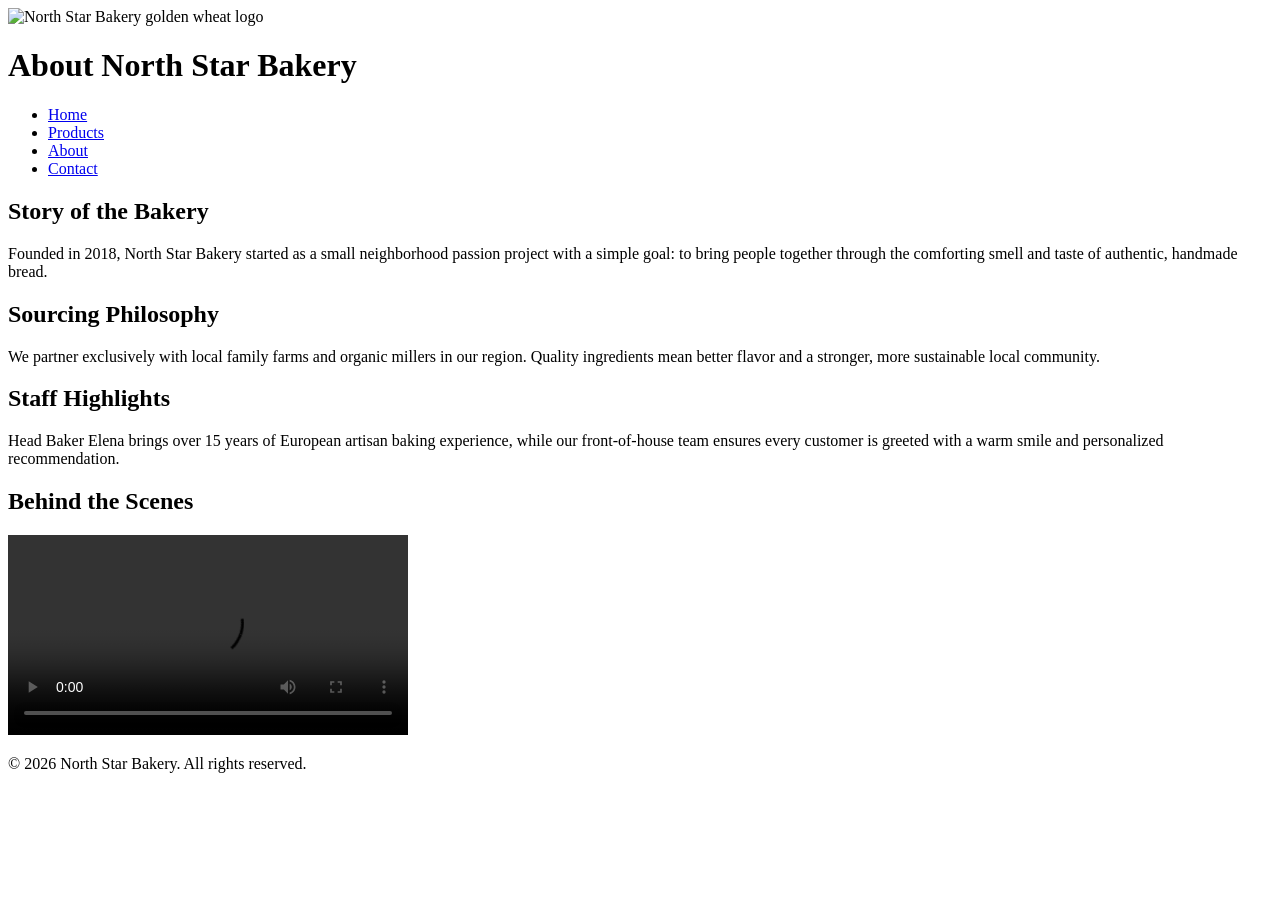
==== about.html @ ac5d5757 "Add files via upload" ====
<!DOCTYPE html>
<html lang="en">
<head>
    <meta charset="UTF-8">
    <title>About Us - North Star Bakery</title>
</head>
<body>
    <header>
        <img src="images/bakery-logo.png" alt="North Star Bakery golden wheat logo">
        <h1>About North Star Bakery</h1>
        <nav>
            <ul>
                <li><a href="index.html">Home</a></li>
                <li><a href="products.html">Products</a></li>
                <li><a href="about.html">About</a></li>
                <li><a href="contact.html">Contact</a></li>
            </ul>
        </nav>
    </header>

    <main>
        <section>
            <h2>Story of the Bakery</h2>
            <p>Founded in 2018, North Star Bakery started as a small neighborhood passion project with a simple goal: to bring people together through the comforting smell and taste of authentic, handmade bread.</p>
        </section>

        <section>
            <h2>Sourcing Philosophy</h2>
            <p>We partner exclusively with local family farms and organic millers in our region. Quality ingredients mean better flavor and a stronger, more sustainable local community.</p>
        </section>

        <section>
            <h2>Staff Highlights</h2>
            <p>Head Baker Elena brings over 15 years of European artisan baking experience, while our front-of-house team ensures every customer is greeted with a warm smile and personalized recommendation.</p>
        </section>

        <section>
            <h2>Behind the Scenes</h2>
            <video controls width="400">
                <source src="images/bakery-behind-scenes.mp4" type="video/mp4">
                Your browser does not support the video element. <a href="images/bakery-behind-scenes.mp4">Download the behind-scenes video</a>
            </video>
        </section>
    </main>

    <footer>
        <p>&copy; 2026 North Star Bakery. All rights reserved.</p>
    </footer>
</body>
</html>
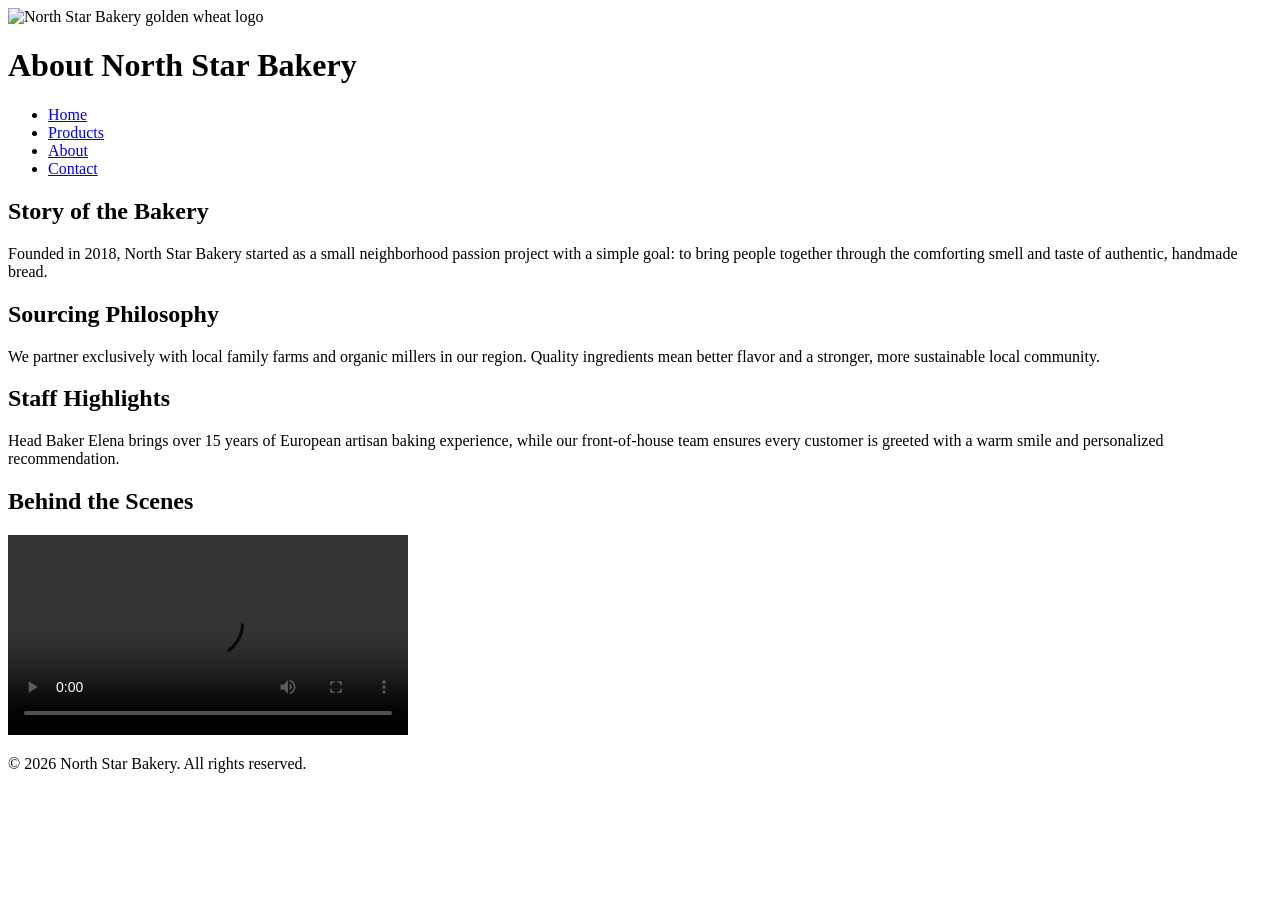
==== commit 6fd748f0: "about.html" ====
--- a/about.html
+++ b/about.html
@@ -6,7 +6,7 @@
 </head>
 <body>
     <header>
-        <img src="images/bakery-logo.png" alt="North Star Bakery golden wheat logo">
+        <img src="images/bakery-logo_c" alt="North Star Bakery golden wheat logo">
         <h1>About North Star Bakery</h1>
         <nav>
             <ul>
@@ -47,4 +47,4 @@
         <p>&copy; 2026 North Star Bakery. All rights reserved.</p>
     </footer>
 </body>
-</html>+</html>
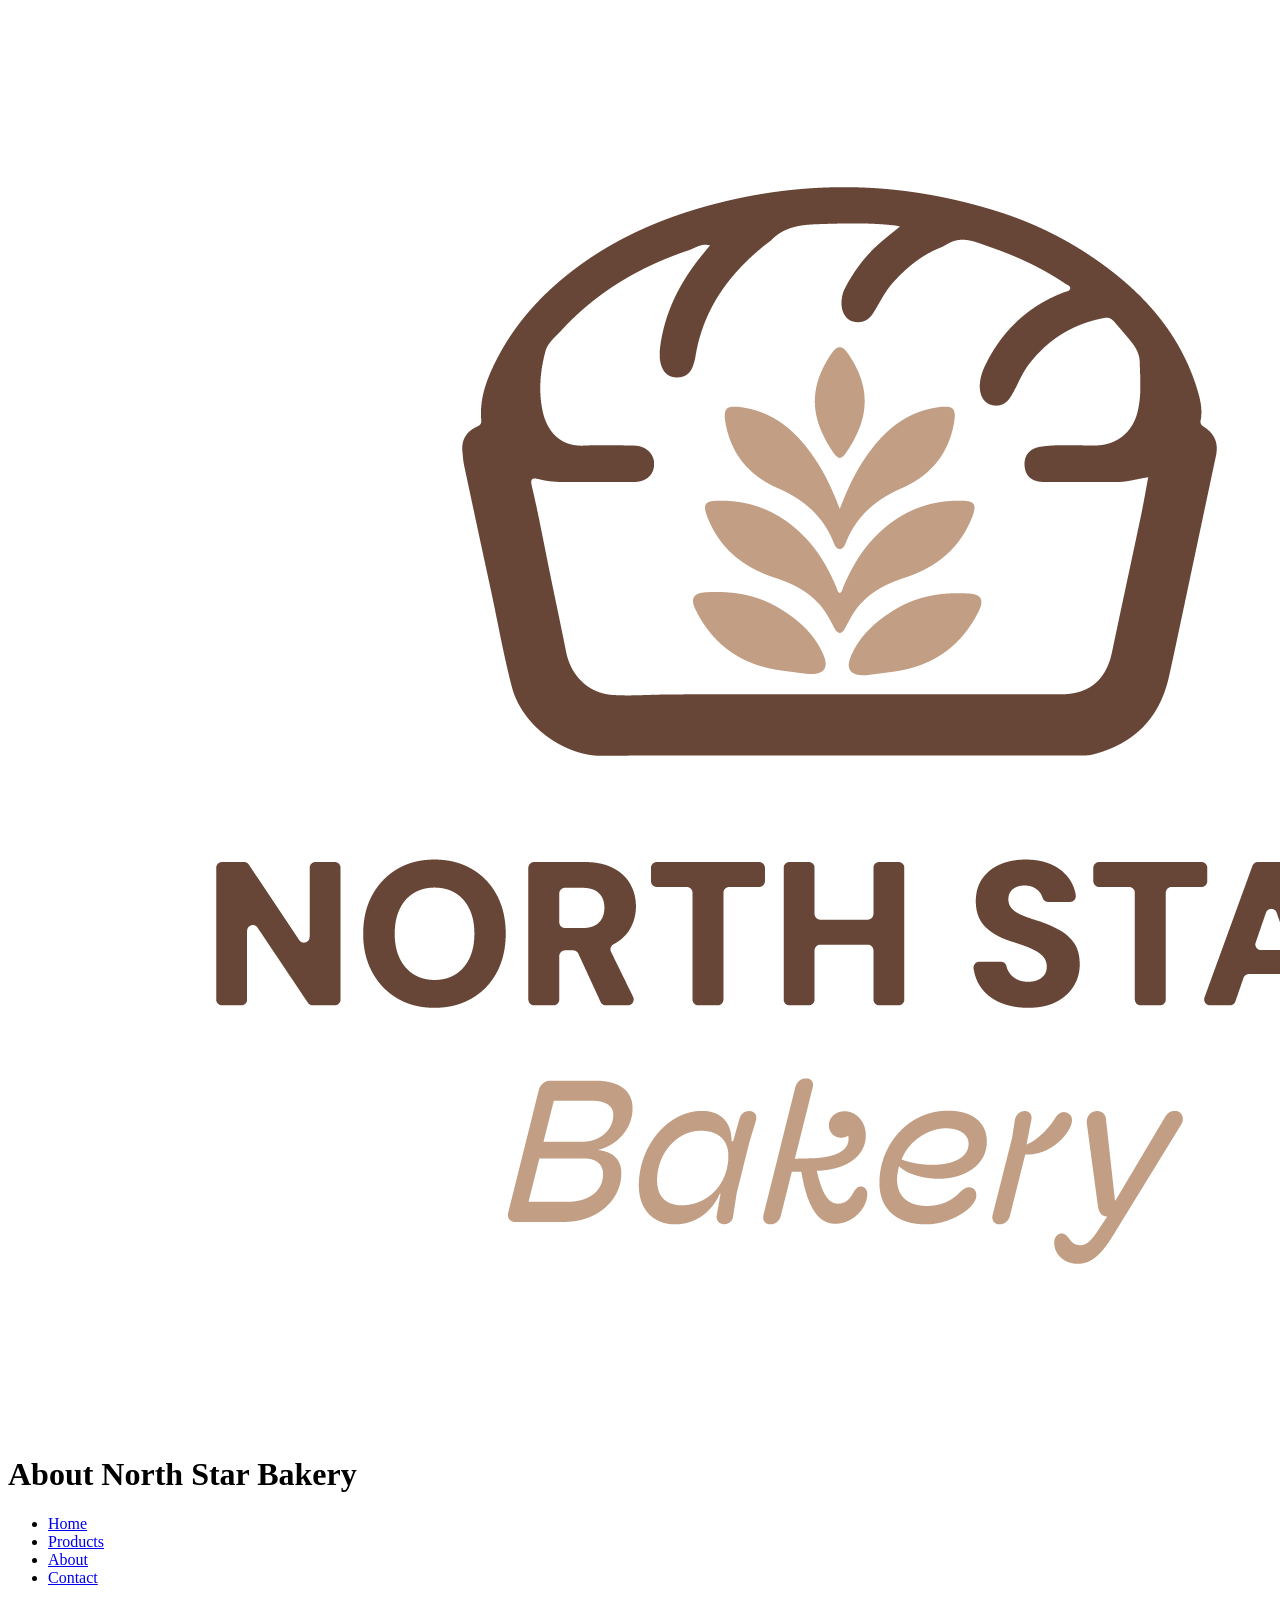
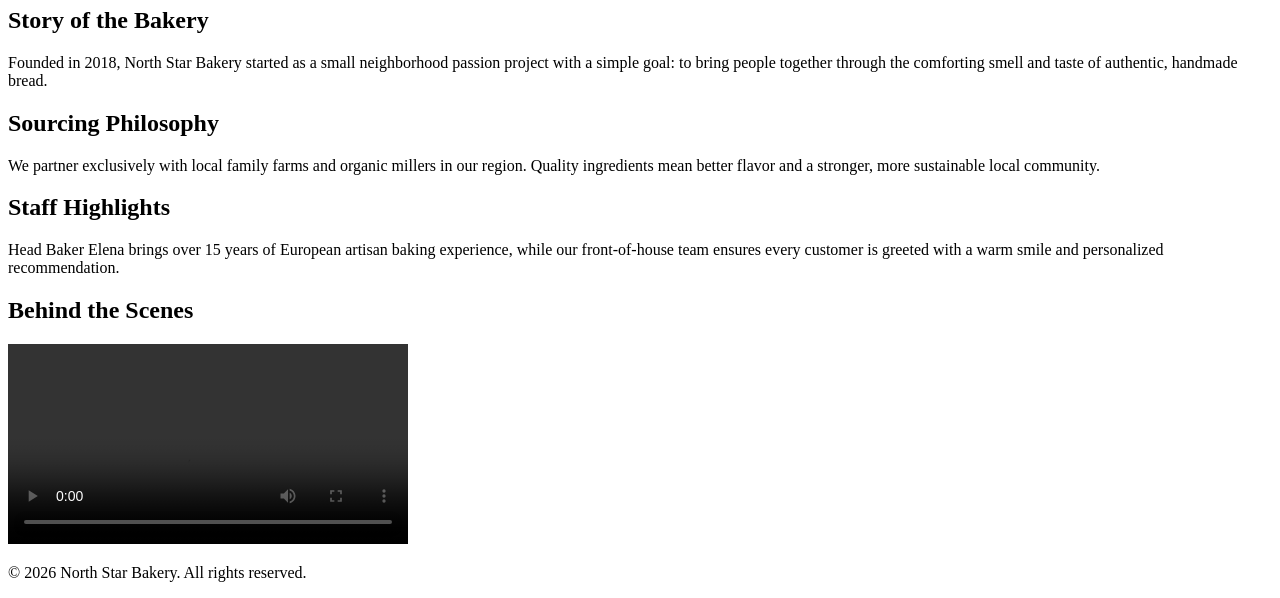
==== commit 36e70708: "about.html" ====
--- a/about.html
+++ b/about.html
@@ -6,7 +6,7 @@
 </head>
 <body>
     <header>
-        <img src="images/bakery-logo_c" alt="North Star Bakery golden wheat logo">
+        <img src="images/bakery-logo_c.png" alt="North Star Bakery golden wheat logo">
         <h1>About North Star Bakery</h1>
         <nav>
             <ul>
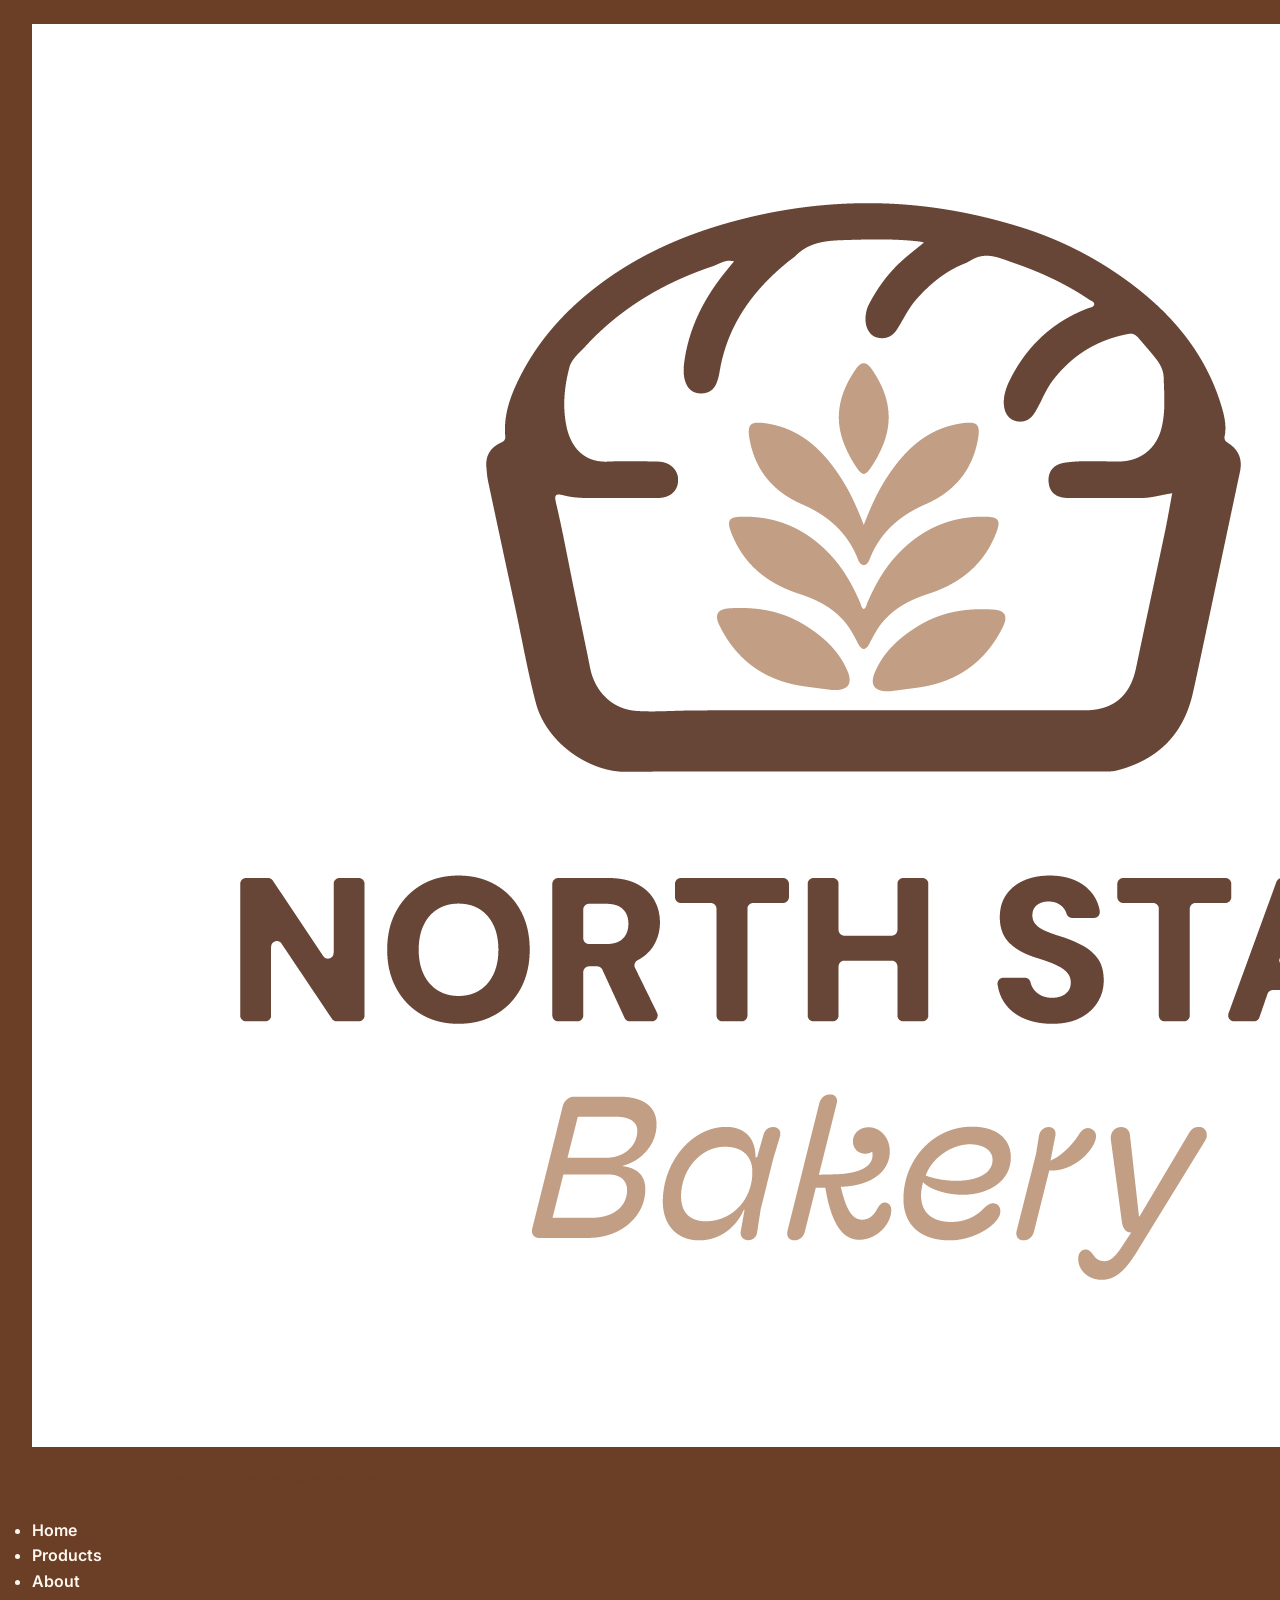
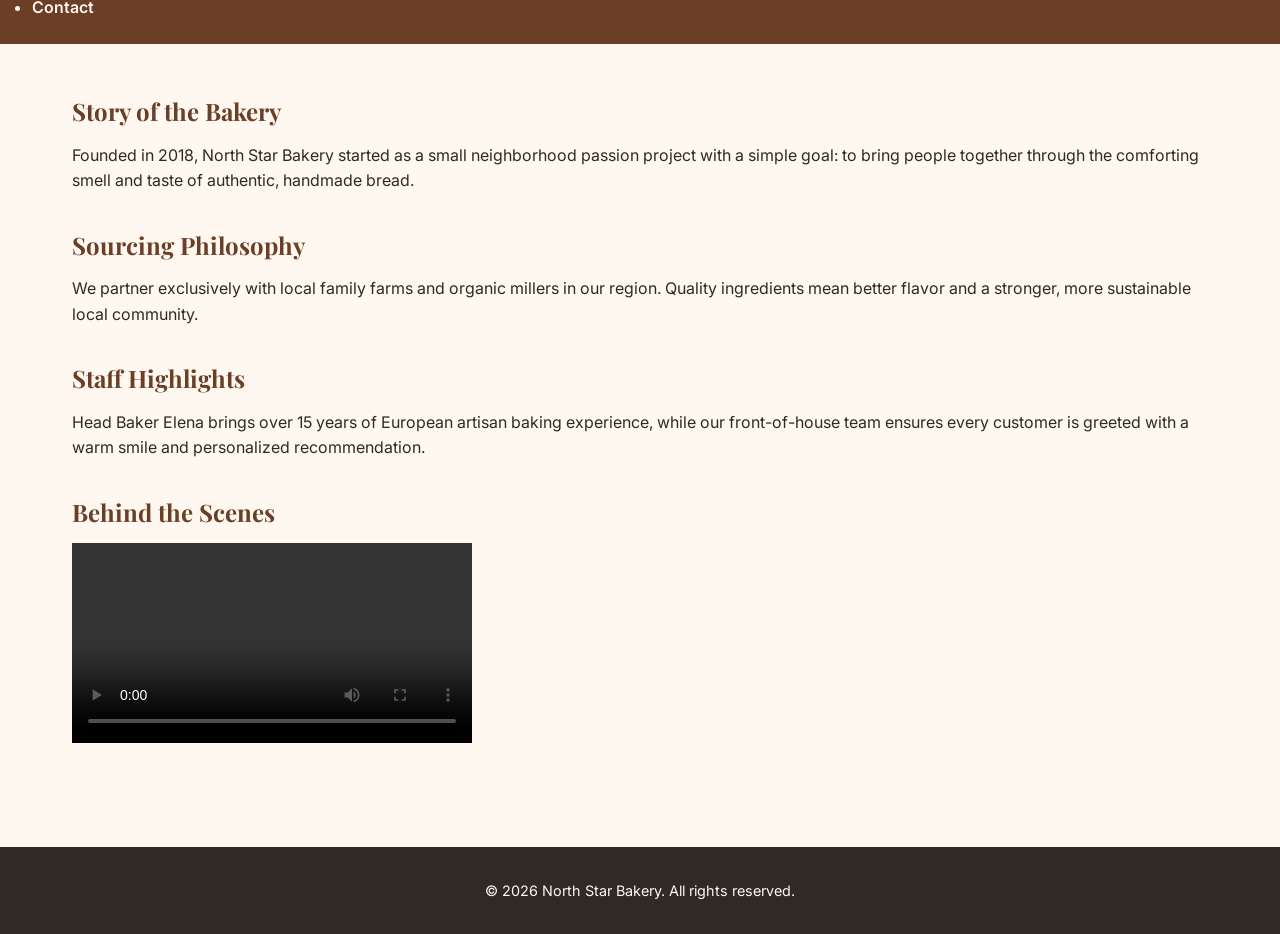
==== commit 3b8cc93a: "Update about.html with responsive design and fonts Added viewport meta tag and Google Fonts links." ====
--- a/about.html
+++ b/about.html
@@ -1,8 +1,16 @@
 <!DOCTYPE html>
 <html lang="en">
 <head>
-    <meta charset="UTF-8">
-    <title>About Us - North Star Bakery</title>
+  <meta charset="UTF-8">
+  <meta name="viewport" content="width=device-width, initial-scale=1.0">
+  <title>North Star Bakery</title>
+  <!-- Google Fonts for Playfair Display and Inter -->
+  <link rel="preconnect" href="https://fonts.googleapis.com">
+  <link rel="preconnect" href="https://fonts.gstatic.com" crossorigin>
+  <link href="https://fonts.googleapis.com/css2?family=Inter:wght@400;600&family=Playfair+Display:wght@600;700&display=swap" rel="stylesheet">
+  
+  <!-- External CSS Link -->
+  <link rel="stylesheet" href="style.css">
 </head>
 <body>
     <header>
--- a/style.css
+++ b/style.css
@@ -0,0 +1,140 @@
+/* ==========================================
+   1. DESIGN SYSTEM & VARIABLES (2-4 Colors, Max 2 Fonts)
+   ================================---------- */
+:root {
+  --color-cream: #FFF8F0;
+  --color-brown: #6B3E26;
+  --color-peach: #D88C5A;
+  --color-charcoal: #2F2A26;
+  
+  --font-heading: 'Playfair Display', Georgia, serif;
+  --font-body: 'Inter', system-ui, -apple-system, sans-serif;
+}
+
+/* Base Reset & Global Styles */
+* {
+  box-sizing: border-box;
+  margin: 0;
+  padding: 0;
+}
+
+body {
+  background-color: var(--color-cream);
+  color: var(--color-charcoal);
+  font-family: var(--font-body);
+  line-height: 1.6;
+}
+
+/* ==========================================
+   2. REPEATED ELEMENTS: NAVIGATION & HEADINGS
+   ================================---------- */
+header {
+  background-color: var(--color-brown);
+  color: var(--color-cream);
+  padding: 1.5rem 2rem;
+}
+
+nav {
+  display: flex;
+  flex-direction: column;
+  align-items: center;
+  gap: 1rem;
+}
+
+nav a {
+  color: var(--color-cream);
+  text-decoration: none;
+  font-weight: 600;
+  transition: color 0.2s ease;
+}
+
+nav a:hover,
+nav a.active {
+  color: var(--color-peach);
+}
+
+h1, h2, h3 {
+  font-family: var(--font-heading);
+  color: var(--color-brown);
+  margin-bottom: 0.75rem;
+}
+
+/* ==========================================
+   3. MOBILE-FIRST LAYOUT & FLEXBOX SECTIONS
+   ================================---------- */
+main {
+  display: flex;
+  flex-direction: column;
+  gap: 2rem;
+  padding: 1.5rem;
+  max-width: 1200px;
+  margin: 0 auto;
+}
+
+.hero-section, 
+.product-card, 
+.about-section, 
+.contact-form-container {
+  background-color: #ffffff;
+  border: 1px solid rgba(107, 62, 38, 0.15);
+  border-radius: 8px;
+  padding: 1.5rem;
+  box-shadow: 0 4px 6px rgba(47, 42, 38, 0.05);
+}
+
+/* Buttons and Interactive Elements */
+button, 
+.btn-primary {
+  background-color: var(--color-peach);
+  color: var(--color-charcoal);
+  font-family: var(--font-body);
+  font-weight: 700;
+  border: none;
+  border-radius: 4px;
+  padding: 0.75rem 1.5rem;
+  cursor: pointer;
+  transition: background-color 0.2s ease;
+}
+
+button:hover, 
+.btn-primary:hover {
+  background-color: #c07a4c;
+}
+
+/* Footer Styling */
+footer {
+  background-color: var(--color-charcoal);
+  color: var(--color-cream);
+  text-align: center;
+  padding: 2rem;
+  margin-top: 3rem;
+  font-size: 0.9rem;
+}
+
+/* ==========================================
+   4. RESPONSIVE MEDIA QUERY (Desktop Viewports)
+   ================================---------- */
+@media (min-width: 768px) {
+  /* Switch navigation to a horizontal Flexbox layout on larger screens */
+  nav {
+    flex-direction: row;
+    justify-content: space-between;
+    align-items: center;
+  }
+
+  /* Adjust main container spacing */
+  main {
+    padding: 3rem 2rem;
+  }
+
+  /* Create multi-column layouts for product grids using Flexbox */
+  .product-grid {
+    display: flex;
+    flex-wrap: wrap;
+    gap: 1.5rem;
+  }
+
+  .product-card {
+    flex: 1 1 calc(33.333% - 1rem);
+  }
+}
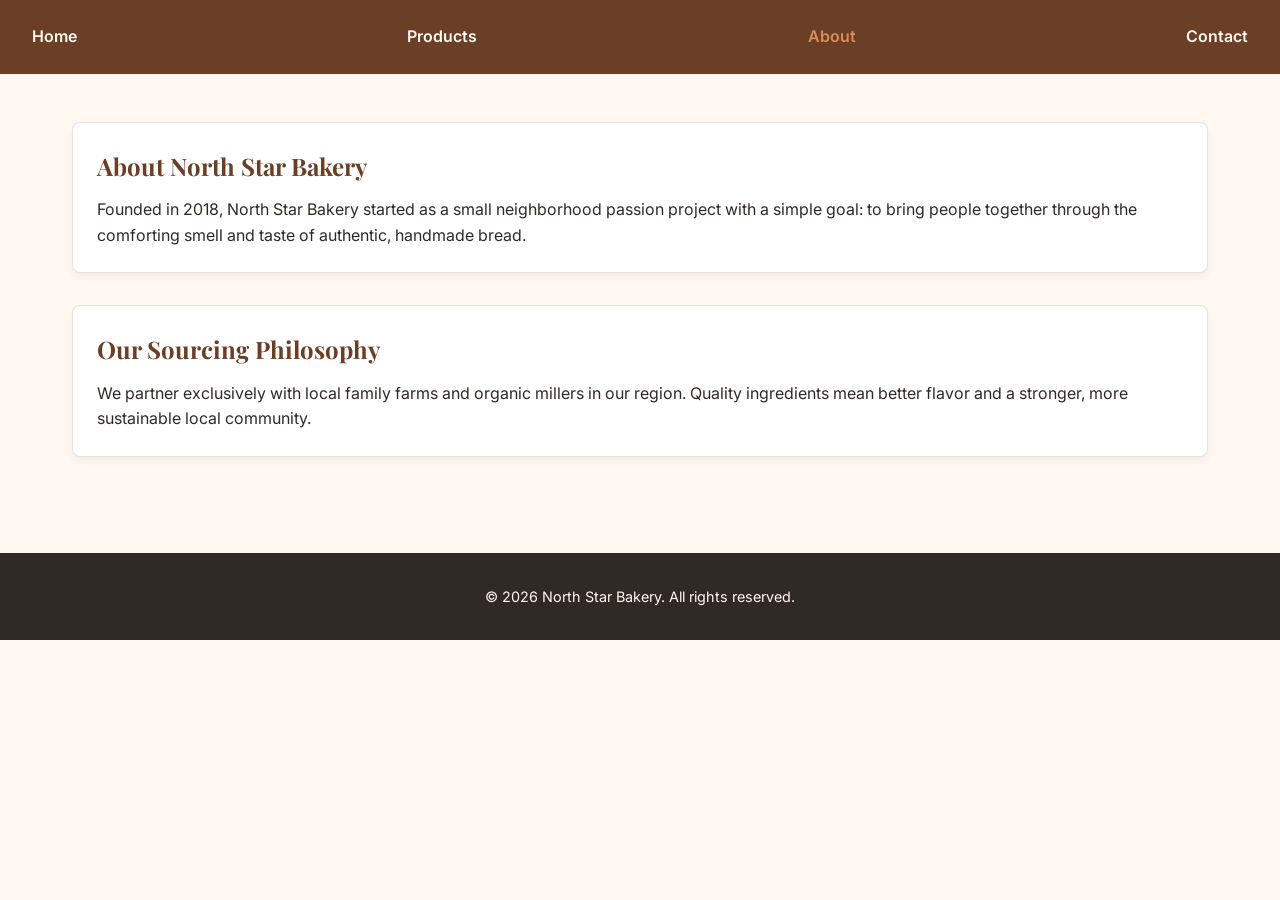
==== commit facf4a4f: "Update about page structure and content" ====
--- a/about.html
+++ b/about.html
@@ -3,56 +3,42 @@
 <head>
   <meta charset="UTF-8">
   <meta name="viewport" content="width=device-width, initial-scale=1.0">
-  <title>North Star Bakery</title>
-  <!-- Google Fonts for Playfair Display and Inter -->
+  <title>North Star Bakery - About</title>
+  
   <link rel="preconnect" href="https://fonts.googleapis.com">
   <link rel="preconnect" href="https://fonts.gstatic.com" crossorigin>
   <link href="https://fonts.googleapis.com/css2?family=Inter:wght@400;600&family=Playfair+Display:wght@600;700&display=swap" rel="stylesheet">
   
-  <!-- External CSS Link -->
   <link rel="stylesheet" href="style.css">
 </head>
 <body>
-    <header>
-        <img src="images/bakery-logo_c.png" alt="North Star Bakery golden wheat logo">
-        <h1>About North Star Bakery</h1>
-        <nav>
-            <ul>
-                <li><a href="index.html">Home</a></li>
-                <li><a href="products.html">Products</a></li>
-                <li><a href="about.html">About</a></li>
-                <li><a href="contact.html">Contact</a></li>
-            </ul>
-        </nav>
-    </header>
 
-    <main>
-        <section>
-            <h2>Story of the Bakery</h2>
-            <p>Founded in 2018, North Star Bakery started as a small neighborhood passion project with a simple goal: to bring people together through the comforting smell and taste of authentic, handmade bread.</p>
-        </section>
+  <header>
+    <nav>
+      <a href="index.html">Home</a>
+      <a href="products.html">Products</a>
+      <a href="about.html" class="active">About</a>
+      <a href="contact.html">Contact</a>
+    </nav>
+  </header>
 
-        <section>
-            <h2>Sourcing Philosophy</h2>
-            <p>We partner exclusively with local family farms and organic millers in our region. Quality ingredients mean better flavor and a stronger, more sustainable local community.</p>
-        </section>
+  <main>
+    <section class="about-section">
+      <h1>About North Star Bakery</h1>
+      <p>Founded in 2018, North Star Bakery started as a small neighborhood passion project with a simple goal: to bring people together through the comforting smell and taste of authentic, handmade bread.</p>
+    </section>
 
-        <section>
-            <h2>Staff Highlights</h2>
-            <p>Head Baker Elena brings over 15 years of European artisan baking experience, while our front-of-house team ensures every customer is greeted with a warm smile and personalized recommendation.</p>
-        </section>
+    <section class="about-section">
+      <h2>Our Sourcing Philosophy</h2>
+      <p>We partner exclusively with local family farms and organic millers in our region. Quality ingredients mean better flavor and a stronger, more sustainable local community.</p>
+    </section>
+  </main>
 
-        <section>
-            <h2>Behind the Scenes</h2>
-            <video controls width="400">
-                <source src="images/bakery-behind-scenes.mp4" type="video/mp4">
-                Your browser does not support the video element. <a href="images/bakery-behind-scenes.mp4">Download the behind-scenes video</a>
-            </video>
-        </section>
-    </main>
+  <footer>
+    <p>&copy; 2026 North Star Bakery. All rights reserved.</p>
+  </footer>
 
-    <footer>
-        <p>&copy; 2026 North Star Bakery. All rights reserved.</p>
-    </footer>
+  <!-- JavaScript Link -->
+  <script src="script.js"></script>
 </body>
 </html>
--- a/style.css
+++ b/style.css
@@ -115,19 +115,16 @@
    4. RESPONSIVE MEDIA QUERY (Desktop Viewports)
    ================================---------- */
 @media (min-width: 768px) {
-  /* Switch navigation to a horizontal Flexbox layout on larger screens */
   nav {
     flex-direction: row;
     justify-content: space-between;
     align-items: center;
   }
 
-  /* Adjust main container spacing */
   main {
     padding: 3rem 2rem;
   }
 
-  /* Create multi-column layouts for product grids using Flexbox */
   .product-grid {
     display: flex;
     flex-wrap: wrap;
